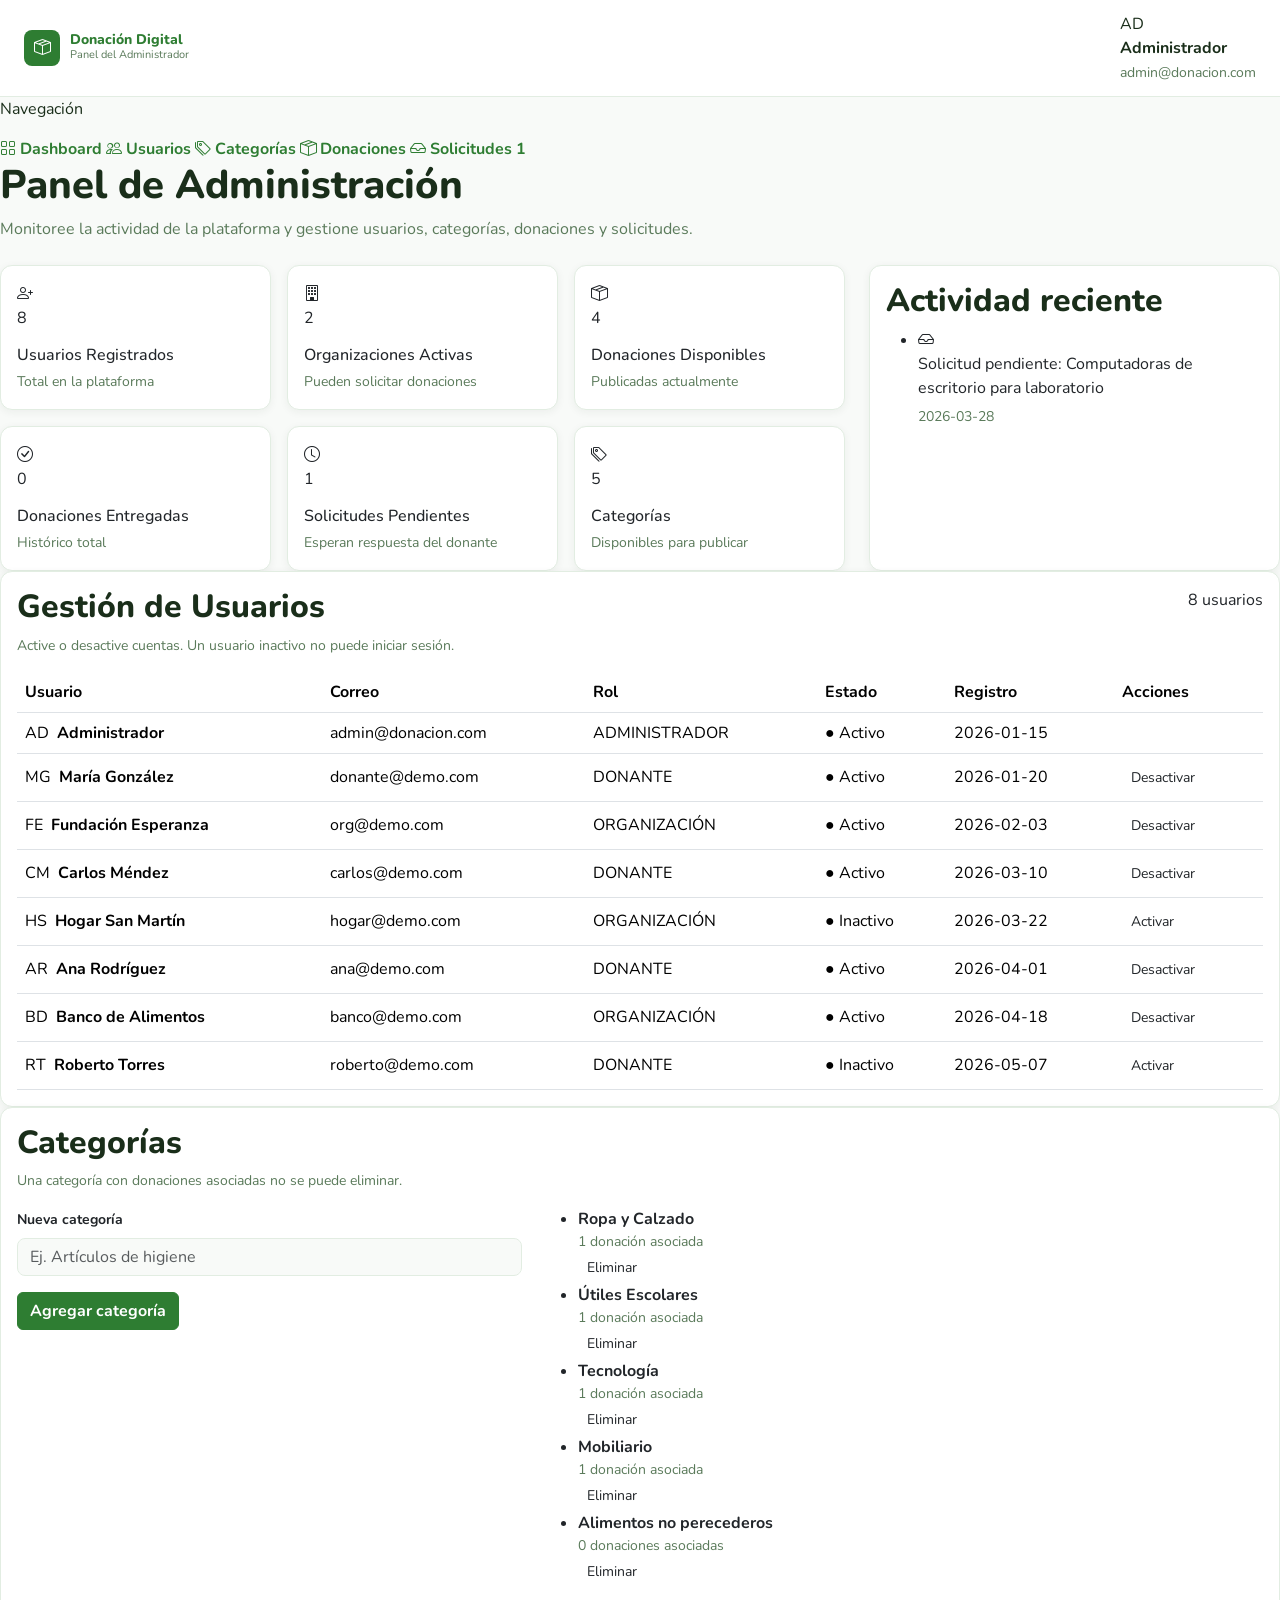
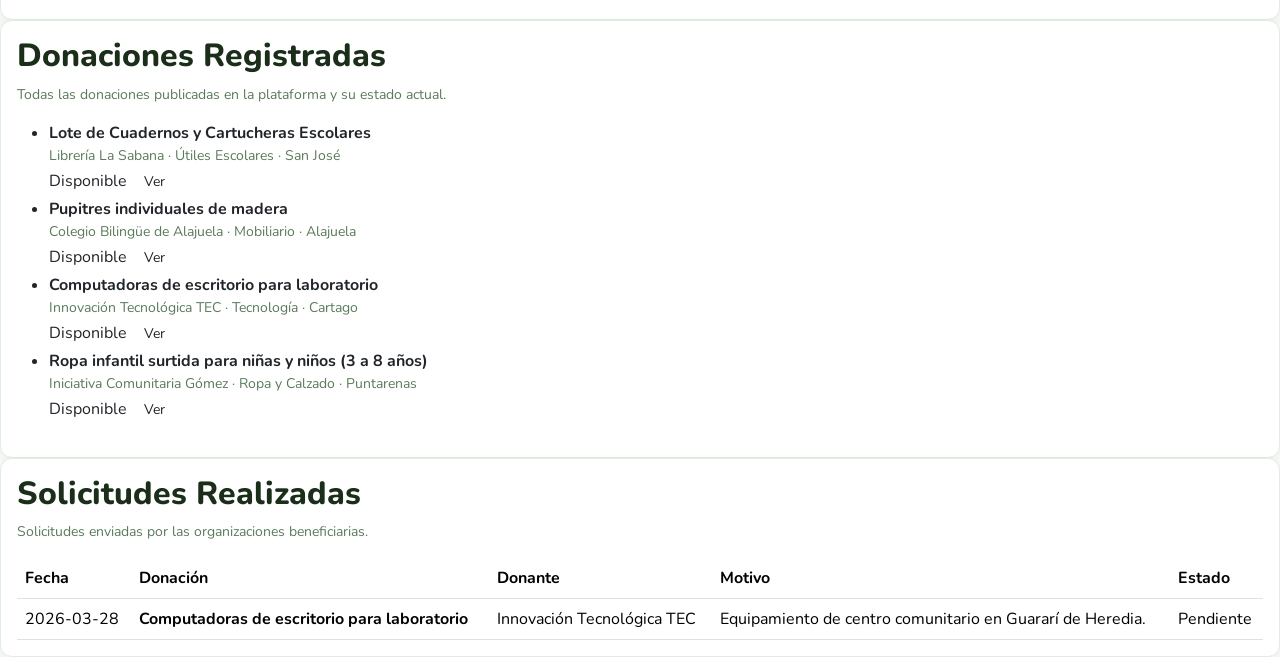
==== pages/admin.html @ a605bd1e "Pantalla del panel de administración con resumen, usuarios, categorías, donaciones y solicitudes (HU" ====
<!DOCTYPE html>
<html lang="es">

<head>
    <meta charset="UTF-8">
    <meta name="viewport" content="width=device-width, initial-scale=1.0">
    <title>Panel de Administración | Donación Digital</title>
    <link href="https://cdn.jsdelivr.net/npm/bootstrap@5.3.8/dist/css/bootstrap.min.css" rel="stylesheet">
    <link href="https://cdn.jsdelivr.net/npm/bootstrap-icons@1.11.3/font/bootstrap-icons.min.css" rel="stylesheet">
    <link rel="stylesheet" href="../css/styles.css">
    <link rel="stylesheet" href="../css/admin.css">
</head>

<body>

    <!-- encabezado -->
    <header class="encabezado">
        <div class="container-fluid px-4 encabezado-contenido">
            <a href="../index.html" class="logo">
                <span class="logo-icono"><i class="bi bi-box-seam"></i></span>
                <span>
                    <span class="logo-titulo">Donación Digital</span>
                    <span class="logo-subtitulo">Panel del Administrador</span>
                </span>
            </a>

            <div class="usuario-admin">
                <span class="avatar avatar-administrador">AD</span>
                <span>
                    <strong class="d-block">Administrador</strong>
                    <small class="texto-secundario">admin@donacion.com</small>
                </span>
            </div>
        </div>
    </header>

    <div class="admin-contenedor">

        <!-- menu lateral -->
        <aside class="admin-menu">
            <p class="admin-menu-titulo">Navegación</p>
            <nav>
                <a href="#dashboard" class="activo"><i class="bi bi-grid"></i> Dashboard</a>
                <a href="#usuarios"><i class="bi bi-people"></i> Usuarios</a>
                <a href="#categorias"><i class="bi bi-tags"></i> Categorías</a>
                <a href="#donaciones"><i class="bi bi-box-seam"></i> Donaciones</a>
                <a href="#solicitudes"><i class="bi bi-inbox"></i> Solicitudes <span class="menu-contador" id="contadorPendientes">0</span></a>
            </nav>
        </aside>

        <main class="admin-contenido">

            <!-- resumen -->
            <section id="dashboard">
                <h1 class="titulo-panel">Panel de Administración</h1>
                <p class="texto-secundario mb-4">Monitoree la actividad de la plataforma y gestione usuarios, categorías, donaciones y solicitudes.</p>

                <div class="row g-4">
                    <div class="col-xl-8">
                        <div class="row g-3">
                            <div class="col-sm-6 col-lg-4">
                                <div class="card h-100">
                                    <div class="card-body">
                                        <span class="icono-dato icono-verde"><i class="bi bi-person-plus"></i></span>
                                        <p class="numero-dato" id="totalUsuarios">0</p>
                                        <h2 class="h6 mb-1">Usuarios Registrados</h2>
                                        <small class="texto-secundario">Total en la plataforma</small>
                                    </div>
                                </div>
                            </div>
                            <div class="col-sm-6 col-lg-4">
                                <div class="card h-100">
                                    <div class="card-body">
                                        <span class="icono-dato icono-azul"><i class="bi bi-building"></i></span>
                                        <p class="numero-dato" id="totalOrganizaciones">0</p>
                                        <h2 class="h6 mb-1">Organizaciones Activas</h2>
                                        <small class="texto-secundario">Pueden solicitar donaciones</small>
                                    </div>
                                </div>
                            </div>
                            <div class="col-sm-6 col-lg-4">
                                <div class="card h-100">
                                    <div class="card-body">
                                        <span class="icono-dato icono-morado"><i class="bi bi-box-seam"></i></span>
                                        <p class="numero-dato" id="totalDisponibles">0</p>
                                        <h2 class="h6 mb-1">Donaciones Disponibles</h2>
                                        <small class="texto-secundario">Publicadas actualmente</small>
                                    </div>
                                </div>
                            </div>
                            <div class="col-sm-6 col-lg-4">
                                <div class="card h-100">
                                    <div class="card-body">
                                        <span class="icono-dato icono-verde"><i class="bi bi-check-circle"></i></span>
                                        <p class="numero-dato" id="totalEntregadas">0</p>
                                        <h2 class="h6 mb-1">Donaciones Entregadas</h2>
                                        <small class="texto-secundario">Histórico total</small>
                                    </div>
                                </div>
                            </div>
                            <div class="col-sm-6 col-lg-4">
                                <div class="card h-100">
                                    <div class="card-body">
                                        <span class="icono-dato icono-naranja"><i class="bi bi-clock"></i></span>
                                        <p class="numero-dato" id="totalPendientes">0</p>
                                        <h2 class="h6 mb-1">Solicitudes Pendientes</h2>
                                        <small class="texto-secundario">Esperan respuesta del donante</small>
                                    </div>
                                </div>
                            </div>
                            <div class="col-sm-6 col-lg-4">
                                <div class="card h-100">
                                    <div class="card-body">
                                        <span class="icono-dato icono-rojo"><i class="bi bi-tags"></i></span>
                                        <p class="numero-dato" id="totalCategorias">0</p>
                                        <h2 class="h6 mb-1">Categorías</h2>
                                        <small class="texto-secundario">Disponibles para publicar</small>
                                    </div>
                                </div>
                            </div>
                        </div>
                    </div>

                    <div class="col-xl-4">
                        <div class="card h-100">
                            <div class="card-body">
                                <h2 class="titulo-tarjeta mb-2">Actividad reciente</h2>
                                <ul class="lista-actividad" id="listaActividad"></ul>
                            </div>
                        </div>
                    </div>
                </div>
            </section>

            <!-- usuarios -->
            <section id="usuarios" class="card">
                <div class="card-body">
                    <div class="d-flex justify-content-between align-items-start flex-wrap gap-2 mb-3">
                        <div>
                            <h2 class="titulo-tarjeta">Gestión de Usuarios</h2>
                            <p class="texto-secundario small mb-0">Active o desactive cuentas. Un usuario inactivo no puede iniciar sesión.</p>
                        </div>
                        <span class="pill pill-activo" id="cantidadUsuarios"></span>
                    </div>
                    <div class="table-responsive">
                        <table class="table tabla-admin align-middle mb-0">
                            <thead>
                                <tr>
                                    <th>Usuario</th>
                                    <th>Correo</th>
                                    <th>Rol</th>
                                    <th>Estado</th>
                                    <th>Registro</th>
                                    <th>Acciones</th>
                                </tr>
                            </thead>
                            <tbody id="tablaUsuarios"></tbody>
                        </table>
                    </div>
                </div>
            </section>

            <!-- categorias -->
            <section id="categorias" class="card">
                <div class="card-body">
                    <h2 class="titulo-tarjeta">Categorías</h2>
                    <p class="texto-secundario small">Una categoría con donaciones asociadas no se puede eliminar.</p>

                    <div class="row g-4">
                        <div class="col-md-5">
                            <form id="formCategoria" novalidate>
                                <label for="nombreCategoria" class="form-label">Nueva categoría</label>
                                <input type="text" id="nombreCategoria" class="form-control" placeholder="Ej. Artículos de higiene">
                                <span class="mensaje-error" id="errorCategoria"></span>
                                <button type="submit" class="btn btn-donacion mt-3">Agregar categoría</button>
                            </form>
                        </div>
                        <div class="col-md-7">
                            <div class="alert-error mb-2" id="avisoCategoria" style="display: none;"></div>
                            <ul class="lista-admin" id="listaCategorias"></ul>
                        </div>
                    </div>
                </div>
            </section>

            <!-- donaciones -->
            <section id="donaciones" class="card">
                <div class="card-body">
                    <h2 class="titulo-tarjeta">Donaciones Registradas</h2>
                    <p class="texto-secundario small">Todas las donaciones publicadas en la plataforma y su estado actual.</p>
                    <ul class="lista-admin" id="listaDonaciones"></ul>
                </div>
            </section>

            <!-- solicitudes -->
            <section id="solicitudes" class="card">
                <div class="card-body">
                    <h2 class="titulo-tarjeta">Solicitudes Realizadas</h2>
                    <p class="texto-secundario small">Solicitudes enviadas por las organizaciones beneficiarias.</p>
                    <div class="table-responsive">
                        <table class="table tabla-admin align-middle mb-0">
                            <thead>
                                <tr>
                                    <th>Fecha</th>
                                    <th>Donación</th>
                                    <th>Donante</th>
                                    <th>Motivo</th>
                                    <th>Estado</th>
                                </tr>
                            </thead>
                            <tbody id="tablaSolicitudes"></tbody>
                        </table>
                    </div>
                </div>
            </section>

        </main>
    </div>

    <!-- ventana de confirmacion -->
    <div class="modal fade" id="modalConfirmar" tabindex="-1" aria-labelledby="modalTitulo" aria-hidden="true">
        <div class="modal-dialog modal-dialog-centered">
            <div class="modal-content modal-confirmar">
                <span class="icono-dato icono-rojo mb-3" id="modalIcono"><i class="bi bi-trash"></i></span>
                <h2 class="h4" id="modalTitulo"></h2>
                <p class="texto-secundario mb-0" id="modalTexto"></p>
                <div class="d-flex gap-2 mt-4">
                    <button type="button" class="btn btn-donacion-borde flex-fill" data-bs-dismiss="modal">Cancelar</button>
                    <button type="button" class="btn btn-peligro flex-fill" id="modalBoton" onclick="ejecutarAccion()"></button>
                </div>
            </div>
        </div>
    </div>

    <script src="https://cdn.jsdelivr.net/npm/bootstrap@5.3.8/dist/js/bootstrap.bundle.min.js"></script>
    <script src="../js/catalogo.js"></script>
    <script src="../js/admin.js"></script>
</body>

</html>
---- css/styles.css ----
/* tipografia */
@import url('https://fonts.googleapis.com/css2?family=Nunito:wght@400;600;700;800&display=swap');

/* paleta de colores */

:root {
    --verde-principal: #2E7D32;
    --verde-oscuro: #1A2E1A;
    --verde-titulo: #2A4A2A;
    --verde-medio: #66BB6A;
    --verde-claro: #81C784;
    --verde-suave: #A5D6A7;
    --verde-fondo: #E8F5E9;
    --texto-secundario: #5A7A5A;
    --texto-suave: #6B8A6B;
    --borde: #E2EDE2;
    --fondo: #F8FAF8;
    --rojo: #C62828;
    --naranja: #E65100;
}

/* base */

body {
    font-family: 'Nunito', sans-serif;
    background-color: var(--fondo);
    color: var(--verde-oscuro);
    display: flex;
    flex-direction: column;
    min-height: 100vh;
}

main {
    flex: 1;
}

h1, h2, h3, h4, h5 {
    font-weight: 800;
    color: var(--verde-oscuro);
}

a {
    color: var(--verde-principal);
    font-weight: 700;
    text-decoration: none;
}

a:hover {
    color: var(--verde-titulo);
    text-decoration: underline;
}

.texto-secundario {
    color: var(--texto-secundario);
}

/* encabezado */

.encabezado {
    background-color: white;
    border-bottom: 1px solid var(--borde);
    padding: 12px 0;
}

.encabezado-contenido {
    display: flex;
    justify-content: space-between;
    align-items: center;
    flex-wrap: wrap;
    gap: 8px;
}

.logo {
    display: flex;
    align-items: center;
    gap: 10px;
}

.logo:hover {
    text-decoration: none;
}

.logo-icono {
    width: 36px;
    height: 36px;
    background-color: var(--verde-principal);
    color: white;
    border-radius: 8px;
    display: flex;
    align-items: center;
    justify-content: center;
    font-weight: 800;
}

.logo-titulo {
    display: block;
    font-size: 14px;
    font-weight: 800;
    color: var(--verde-principal);
    line-height: 1.1;
}

.logo-subtitulo {
    display: block;
    font-size: 11px;
    font-weight: 400;
    color: var(--texto-secundario);
}

.menu {
    display: flex;
    align-items: center;
    flex-wrap: wrap;
    gap: 16px;
    list-style: none;
    margin: 0;
    padding: 0;
}

/* botones (junto a btn de Bootstrap) */

.btn-donacion {
    --bs-btn-color: white;
    --bs-btn-bg: var(--verde-principal);
    --bs-btn-border-color: var(--verde-principal);
    --bs-btn-hover-color: white;
    --bs-btn-hover-bg: var(--verde-titulo);
    --bs-btn-hover-border-color: var(--verde-titulo);
    --bs-btn-active-color: white;
    --bs-btn-active-bg: var(--verde-titulo);
    --bs-btn-active-border-color: var(--verde-titulo);
    --bs-btn-disabled-color: white;
    --bs-btn-disabled-bg: var(--verde-claro);
    --bs-btn-disabled-border-color: var(--verde-claro);
    font-weight: 700;
}

.btn-donacion-borde {
    --bs-btn-color: var(--verde-principal);
    --bs-btn-bg: white;
    --bs-btn-border-color: var(--verde-principal);
    --bs-btn-hover-color: var(--verde-principal);
    --bs-btn-hover-bg: var(--verde-fondo);
    --bs-btn-hover-border-color: var(--verde-principal);
    --bs-btn-active-color: var(--verde-principal);
    --bs-btn-active-bg: var(--verde-fondo);
    --bs-btn-active-border-color: var(--verde-principal);
    font-weight: 700;
}

/* cards (el espacio interno lo da card-body de Bootstrap) */

.card {
    border: 1px solid var(--borde);
    border-radius: 12px;
    box-shadow: 0 2px 8px rgba(26, 46, 26, 0.06);
}

.card-formulario {
    max-width: 520px;
    margin-left: auto;
    margin-right: auto;
}

/* formularios */

.form-label {
    font-weight: 700;
    font-size: 14px;
}

.form-control {
    background-color: var(--fondo);
    border: 1px solid var(--borde);
    border-radius: 8px;
}

.form-control:focus {
    background-color: white;
    border-color: var(--verde-principal);
    box-shadow: 0 0 0 0.2rem rgba(46, 125, 50, 0.2);
}

.form-text {
    color: var(--texto-suave);
}

.form-check-input:checked {
    background-color: var(--verde-principal);
    border-color: var(--verde-principal);
}

.form-check-input:focus {
    border-color: var(--verde-principal);
    box-shadow: 0 0 0 0.2rem rgba(46, 125, 50, 0.2);
}

.titulo-seccion {
    border-left: 3px solid var(--verde-principal);
    padding-left: 8px;
    font-size: 12px;
    font-weight: 800;
    letter-spacing: 0.05em;
    text-transform: uppercase;
    color: var(--verde-principal);
}

/* validaciones */

.input-error {
    border-color: var(--rojo);
}

.input-error:focus {
    border-color: var(--rojo);
    box-shadow: 0 0 0 0.2rem rgba(198, 40, 40, 0.2);
}

.mensaje-error {
    display: block;
    color: var(--rojo);
    font-size: 13px;
    margin-top: 4px;
}

.mensaje-error:empty {
    display: none;
}

/* alerts */

.alert-error {
    background-color: #FDECEA;
    border: 1px solid #F5C6C6;
    color: var(--rojo);
    border-radius: 8px;
    padding: 12px;
}

.alert-aviso {
    background-color: #FFF3E0;
    border: 1px solid #FFCC80;
    color: var(--naranja);
    border-radius: 8px;
    padding: 12px;
}

.alert-exito {
    background-color: var(--verde-fondo);
    border: 1px solid var(--verde-suave);
    color: var(--verde-principal);
    border-radius: 8px;
    padding: 12px;
}

/* selector de tipo de usuario (registro) */

.tipo-usuario {
    background-color: white;
    border: 1px solid var(--borde);
    border-radius: 10px;
    padding: 14px;
    cursor: pointer;
    height: 100%;
}

.tipo-usuario:hover {
    border-color: var(--verde-medio);
}

.tipo-usuario.activo {
    background-color: var(--verde-fondo);
    border: 2px solid var(--verde-principal);
}

.tipo-usuario h3 {
    font-size: 14px;
    margin-bottom: 4px;
}

.tipo-usuario p {
    font-size: 12px;
    color: var(--texto-secundario);
    margin: 0;
}

/* footer */

.footer {
    background-color: var(--verde-oscuro);
    color: var(--verde-claro);
    padding: 32px 0 16px 0;
    margin-top: 48px;
}

.footer .logo-titulo {
    color: white;
}

.footer .logo-subtitulo {
    color: var(--verde-claro);
}

.footer a {
    color: var(--verde-claro);
    font-size: 13px;
    font-weight: 400;
}

.footer-copyright {
    border-top: 1px solid var(--verde-titulo);
    margin-top: 24px;
    padding-top: 16px;
    text-align: center;
    font-size: 12px;
    color: var(--texto-secundario);
}
---- css/admin.css ----
/* admin.css */
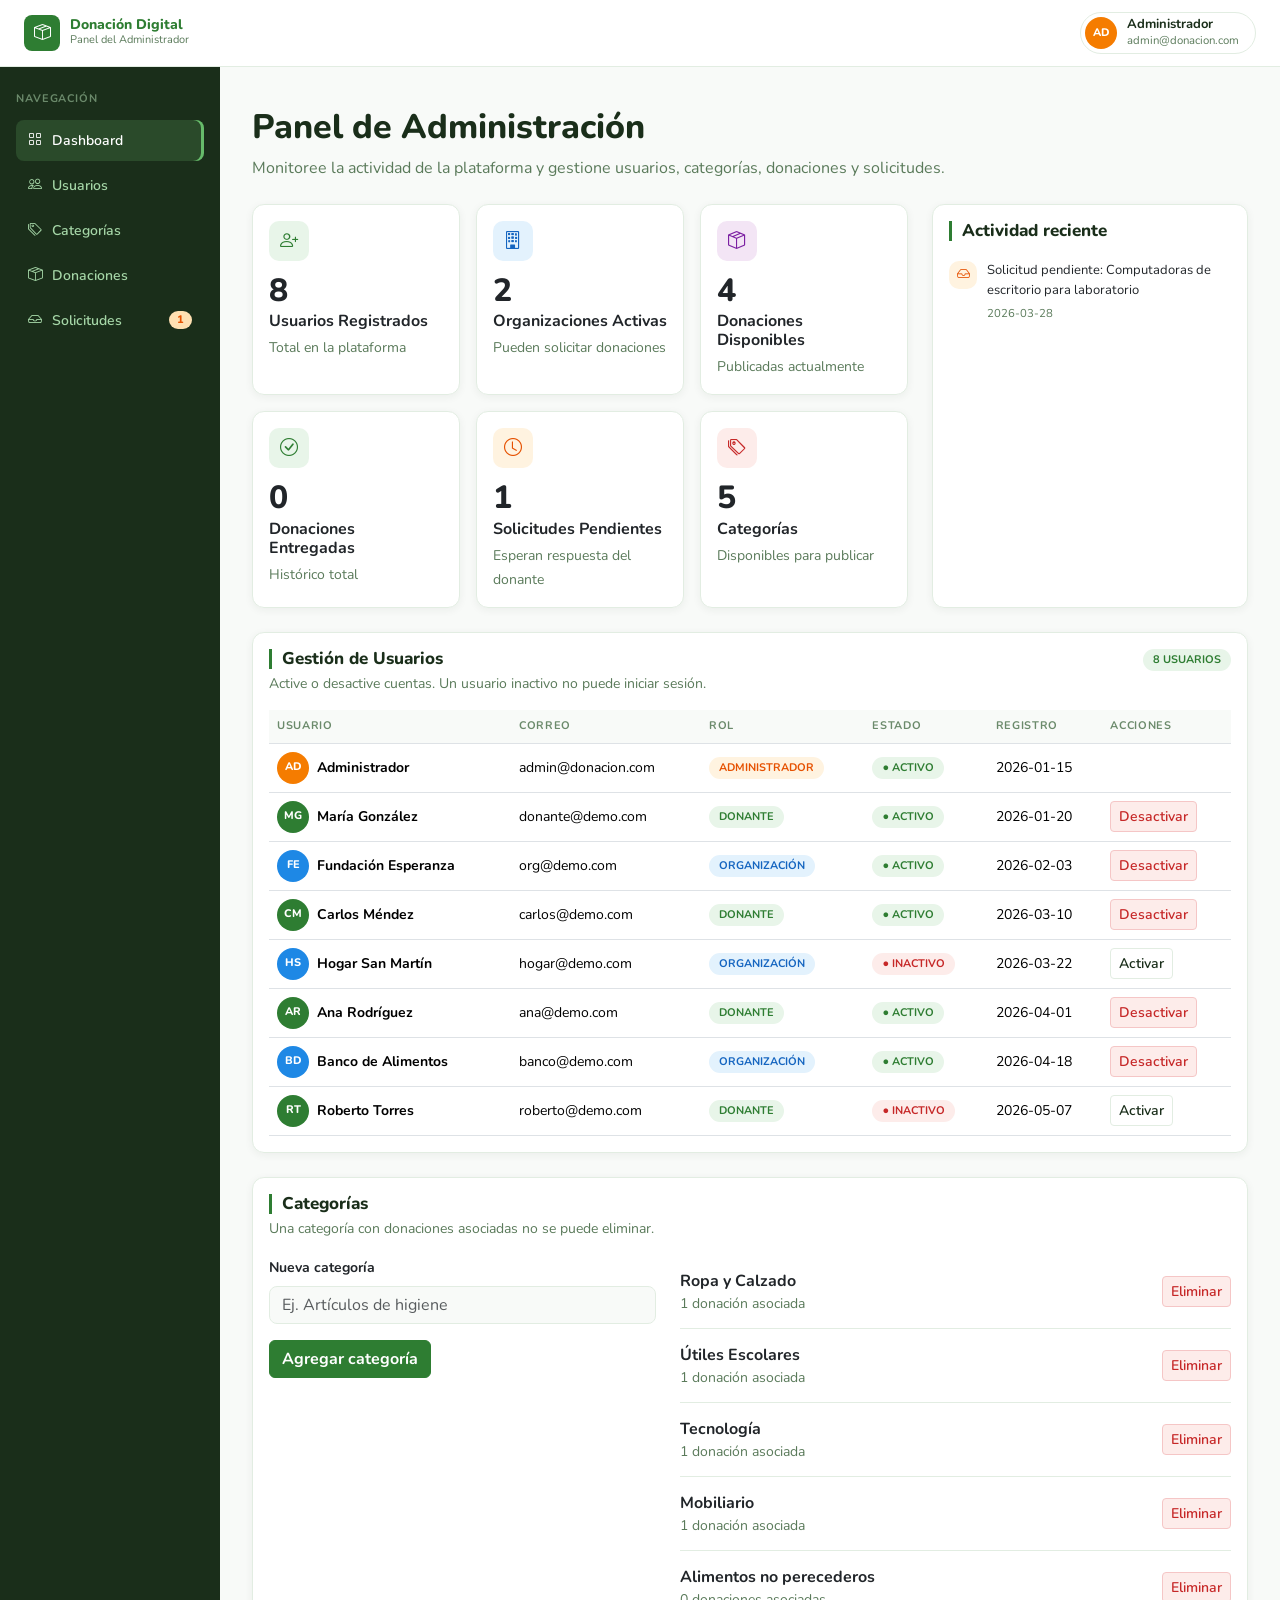
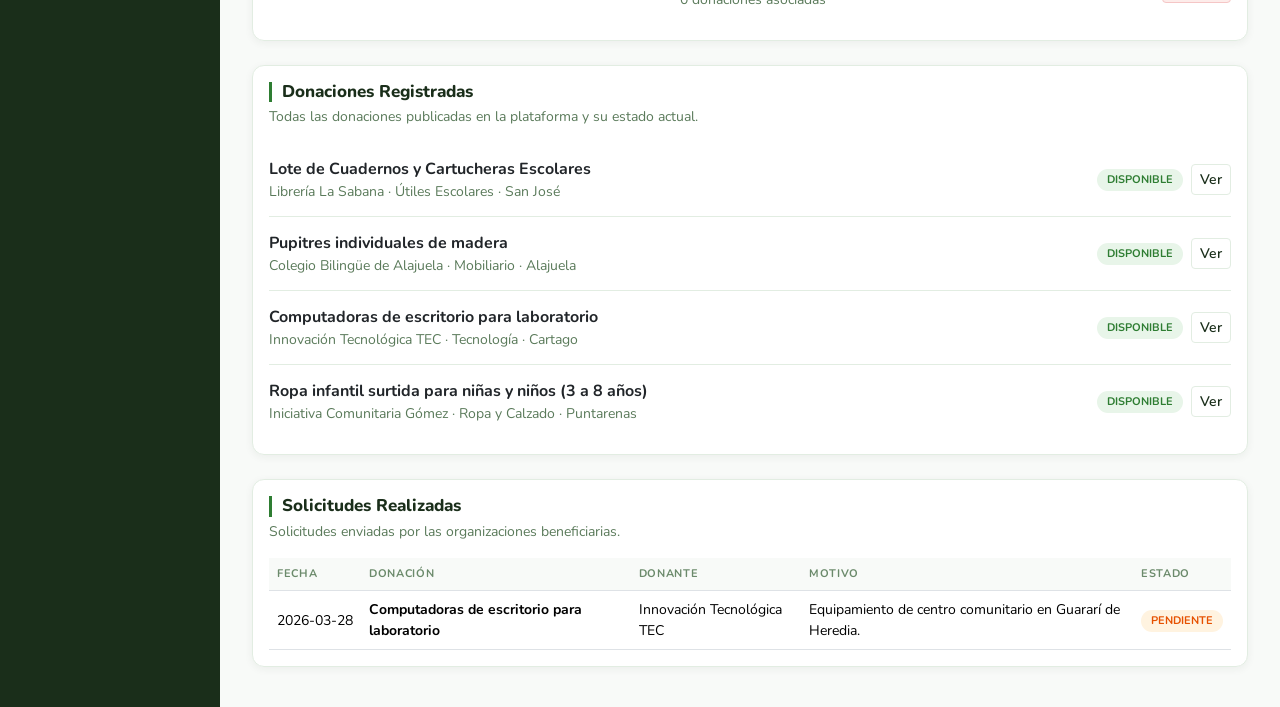
==== commit 6eb249fd: "Ajustar títulos y etiquetas de estado al estilo de las demás páginas" ====
--- a/pages/admin.html
+++ b/pages/admin.html
@@ -63,7 +63,7 @@
                                     <div class="card-body">
                                         <span class="icono-dato icono-verde"><i class="bi bi-person-plus"></i></span>
                                         <p class="numero-dato" id="totalUsuarios">0</p>
-                                        <h2 class="h6 mb-1">Usuarios Registrados</h2>
+                                        <h2 class="h6 fw-bold mb-1">Usuarios Registrados</h2>
                                         <small class="texto-secundario">Total en la plataforma</small>
                                     </div>
                                 </div>
@@ -73,7 +73,7 @@
                                     <div class="card-body">
                                         <span class="icono-dato icono-azul"><i class="bi bi-building"></i></span>
                                         <p class="numero-dato" id="totalOrganizaciones">0</p>
-                                        <h2 class="h6 mb-1">Organizaciones Activas</h2>
+                                        <h2 class="h6 fw-bold mb-1">Organizaciones Activas</h2>
                                         <small class="texto-secundario">Pueden solicitar donaciones</small>
                                     </div>
                                 </div>
@@ -83,7 +83,7 @@
                                     <div class="card-body">
                                         <span class="icono-dato icono-morado"><i class="bi bi-box-seam"></i></span>
                                         <p class="numero-dato" id="totalDisponibles">0</p>
-                                        <h2 class="h6 mb-1">Donaciones Disponibles</h2>
+                                        <h2 class="h6 fw-bold mb-1">Donaciones Disponibles</h2>
                                         <small class="texto-secundario">Publicadas actualmente</small>
                                     </div>
                                 </div>
@@ -93,7 +93,7 @@
                                     <div class="card-body">
                                         <span class="icono-dato icono-verde"><i class="bi bi-check-circle"></i></span>
                                         <p class="numero-dato" id="totalEntregadas">0</p>
-                                        <h2 class="h6 mb-1">Donaciones Entregadas</h2>
+                                        <h2 class="h6 fw-bold mb-1">Donaciones Entregadas</h2>
                                         <small class="texto-secundario">Histórico total</small>
                                     </div>
                                 </div>
@@ -103,7 +103,7 @@
                                     <div class="card-body">
                                         <span class="icono-dato icono-naranja"><i class="bi bi-clock"></i></span>
                                         <p class="numero-dato" id="totalPendientes">0</p>
-                                        <h2 class="h6 mb-1">Solicitudes Pendientes</h2>
+                                        <h2 class="h6 fw-bold mb-1">Solicitudes Pendientes</h2>
                                         <small class="texto-secundario">Esperan respuesta del donante</small>
                                     </div>
                                 </div>
@@ -113,7 +113,7 @@
                                     <div class="card-body">
                                         <span class="icono-dato icono-rojo"><i class="bi bi-tags"></i></span>
                                         <p class="numero-dato" id="totalCategorias">0</p>
-                                        <h2 class="h6 mb-1">Categorías</h2>
+                                        <h2 class="h6 fw-bold mb-1">Categorías</h2>
                                         <small class="texto-secundario">Disponibles para publicar</small>
                                     </div>
                                 </div>
@@ -222,7 +222,7 @@
         <div class="modal-dialog modal-dialog-centered">
             <div class="modal-content modal-confirmar">
                 <span class="icono-dato icono-rojo mb-3" id="modalIcono"><i class="bi bi-trash"></i></span>
-                <h2 class="h4" id="modalTitulo"></h2>
+                <h2 class="h4 fw-bold" id="modalTitulo"></h2>
                 <p class="texto-secundario mb-0" id="modalTexto"></p>
                 <div class="d-flex gap-2 mt-4">
                     <button type="button" class="btn btn-donacion-borde flex-fill" data-bs-dismiss="modal">Cancelar</button>
--- a/css/admin.css
+++ b/css/admin.css
@@ -1 +1,352 @@
 /* admin.css */
+
+/* estructura del panel */
+
+.admin-contenedor {
+    display: flex;
+    flex: 1;
+}
+
+.admin-menu {
+    width: 220px;
+    flex-shrink: 0;
+    background-color: var(--verde-oscuro);
+    padding: 24px 16px;
+}
+
+.admin-menu-titulo {
+    font-size: 11px;
+    font-weight: 700;
+    letter-spacing: 0.08em;
+    text-transform: uppercase;
+    color: var(--texto-suave);
+    margin-bottom: 12px;
+}
+
+.admin-menu nav {
+    position: sticky;
+    top: 24px;
+    display: flex;
+    flex-direction: column;
+    gap: 4px;
+}
+
+.admin-menu a {
+    display: flex;
+    align-items: center;
+    gap: 10px;
+    padding: 10px 12px;
+    border-radius: 8px;
+    color: var(--verde-suave);
+    font-weight: 600;
+    font-size: 14px;
+}
+
+.admin-menu a:hover {
+    background-color: rgba(255, 255, 255, 0.06);
+    color: white;
+    text-decoration: none;
+}
+
+.admin-menu a.activo {
+    background-color: var(--verde-titulo);
+    color: white;
+    box-shadow: inset -3px 0 0 var(--verde-medio);
+}
+
+.menu-contador {
+    margin-left: auto;
+    background-color: #FFE0B2;
+    color: var(--naranja);
+    border-radius: 50px;
+    font-size: 11px;
+    font-weight: 800;
+    padding: 1px 8px;
+}
+
+.admin-contenido {
+    min-width: 0;
+    padding: 40px 32px;
+    display: flex;
+    flex-direction: column;
+    gap: 24px;
+}
+
+.admin-contenido section {
+    scroll-margin-top: 16px;
+}
+
+.usuario-admin {
+    display: flex;
+    align-items: center;
+    gap: 10px;
+    border: 1px solid var(--borde);
+    border-radius: 50px;
+    padding: 4px 16px 4px 4px;
+    font-size: 13px;
+    line-height: 1.2;
+}
+
+/* titulos */
+
+.titulo-panel {
+    font-size: 34px;
+}
+
+.titulo-tarjeta {
+    font-size: 17px;
+    border-left: 3px solid var(--verde-principal);
+    padding-left: 10px;
+    margin-bottom: 4px;
+}
+
+/* tarjetas de resumen */
+
+.icono-dato {
+    width: 40px;
+    height: 40px;
+    border-radius: 10px;
+    display: inline-flex;
+    align-items: center;
+    justify-content: center;
+    font-size: 18px;
+    flex-shrink: 0;
+}
+
+.icono-verde {
+    background-color: var(--verde-fondo);
+    color: var(--verde-principal);
+}
+
+.icono-azul {
+    background-color: #E3F2FD;
+    color: #1565C0;
+}
+
+.icono-morado {
+    background-color: #F3E5F5;
+    color: #7B1FA2;
+}
+
+.icono-naranja {
+    background-color: #FFF3E0;
+    color: var(--naranja);
+}
+
+.icono-rojo {
+    background-color: #FDECEA;
+    color: var(--rojo);
+}
+
+.numero-dato {
+    font-size: 32px;
+    font-weight: 800;
+    line-height: 1.1;
+    margin: 12px 0 4px 0;
+}
+
+/* listas */
+
+.lista-actividad,
+.lista-admin {
+    list-style: none;
+    margin: 0;
+    padding: 0;
+}
+
+.lista-actividad li {
+    display: flex;
+    gap: 10px;
+    padding: 12px 0;
+    border-bottom: 1px solid var(--borde);
+    font-size: 13px;
+}
+
+.lista-actividad .icono-dato {
+    width: 28px;
+    height: 28px;
+    font-size: 13px;
+}
+
+.lista-admin li {
+    display: flex;
+    justify-content: space-between;
+    align-items: center;
+    flex-wrap: wrap;
+    gap: 12px;
+    padding: 14px 0;
+    border-bottom: 1px solid var(--borde);
+}
+
+.lista-actividad li:last-child,
+.lista-admin li:last-child {
+    border-bottom: none;
+}
+
+/* tablas */
+
+.tabla-admin th {
+    font-size: 11px;
+    font-weight: 700;
+    letter-spacing: 0.06em;
+    text-transform: uppercase;
+    color: var(--texto-suave);
+    background-color: var(--fondo);
+    white-space: nowrap;
+}
+
+.tabla-admin td {
+    font-size: 14px;
+}
+
+.avatar {
+    width: 32px;
+    height: 32px;
+    border-radius: 50%;
+    display: inline-flex;
+    align-items: center;
+    justify-content: center;
+    font-size: 11px;
+    font-weight: 800;
+    color: white;
+    flex-shrink: 0;
+}
+
+.avatar-donante {
+    background-color: var(--verde-principal);
+}
+
+.avatar-organizacion {
+    background-color: #1E88E5;
+}
+
+.avatar-administrador {
+    background-color: #F57C00;
+}
+
+/* etiquetas de rol y estado */
+
+.pill {
+    display: inline-block;
+    padding: 3px 10px;
+    border-radius: 50px;
+    font-size: 11px;
+    font-weight: 700;
+    text-transform: uppercase;
+    white-space: nowrap;
+}
+
+.pill-donante,
+.pill-activo,
+.pill-disponible,
+.pill-aceptada {
+    background-color: var(--verde-fondo);
+    color: var(--verde-principal);
+}
+
+.pill-organizacion,
+.pill-solicitada {
+    background-color: #E3F2FD;
+    color: #1565C0;
+}
+
+.pill-administrador,
+.pill-pendiente {
+    background-color: #FFF3E0;
+    color: var(--naranja);
+}
+
+.pill-inactivo,
+.pill-rechazada {
+    background-color: #FDECEA;
+    color: var(--rojo);
+}
+
+.pill-entregada {
+    background-color: #F3E5F5;
+    color: #7B1FA2;
+}
+
+/* botones */
+
+.btn-accion {
+    --bs-btn-color: var(--verde-oscuro);
+    --bs-btn-bg: white;
+    --bs-btn-border-color: var(--borde);
+    --bs-btn-hover-color: var(--verde-oscuro);
+    --bs-btn-hover-bg: var(--verde-fondo);
+    --bs-btn-hover-border-color: var(--verde-suave);
+    --bs-btn-active-color: var(--verde-oscuro);
+    --bs-btn-active-bg: var(--verde-fondo);
+    --bs-btn-active-border-color: var(--verde-suave);
+    font-weight: 600;
+}
+
+.btn-eliminar {
+    --bs-btn-color: var(--rojo);
+    --bs-btn-bg: #FDECEA;
+    --bs-btn-border-color: #F5C6C6;
+    --bs-btn-hover-color: var(--rojo);
+    --bs-btn-hover-bg: #F9D6D2;
+    --bs-btn-hover-border-color: #F5C6C6;
+    --bs-btn-active-color: var(--rojo);
+    --bs-btn-active-bg: #F9D6D2;
+    --bs-btn-active-border-color: #F5C6C6;
+    font-weight: 600;
+}
+
+.btn-peligro {
+    --bs-btn-color: white;
+    --bs-btn-bg: var(--rojo);
+    --bs-btn-border-color: var(--rojo);
+    --bs-btn-hover-color: white;
+    --bs-btn-hover-bg: #A61F1F;
+    --bs-btn-hover-border-color: #A61F1F;
+    --bs-btn-active-color: white;
+    --bs-btn-active-bg: #A61F1F;
+    --bs-btn-active-border-color: #A61F1F;
+    font-weight: 700;
+}
+
+/* ventana de confirmacion */
+
+.modal-confirmar {
+    border: none;
+    border-radius: 16px;
+    padding: 28px;
+}
+
+/* celulares y tablets */
+
+@media (max-width: 991px) {
+    .admin-contenedor {
+        flex-direction: column;
+    }
+
+    .admin-menu {
+        width: auto;
+        padding: 12px 16px;
+    }
+
+    .admin-menu-titulo {
+        display: none;
+    }
+
+    .admin-menu nav {
+        position: static;
+        flex-direction: row;
+        overflow-x: auto;
+    }
+
+    .admin-menu a {
+        white-space: nowrap;
+    }
+
+    .admin-menu a.activo {
+        box-shadow: none;
+    }
+
+    .admin-contenido {
+        padding: 24px 16px;
+    }
+}
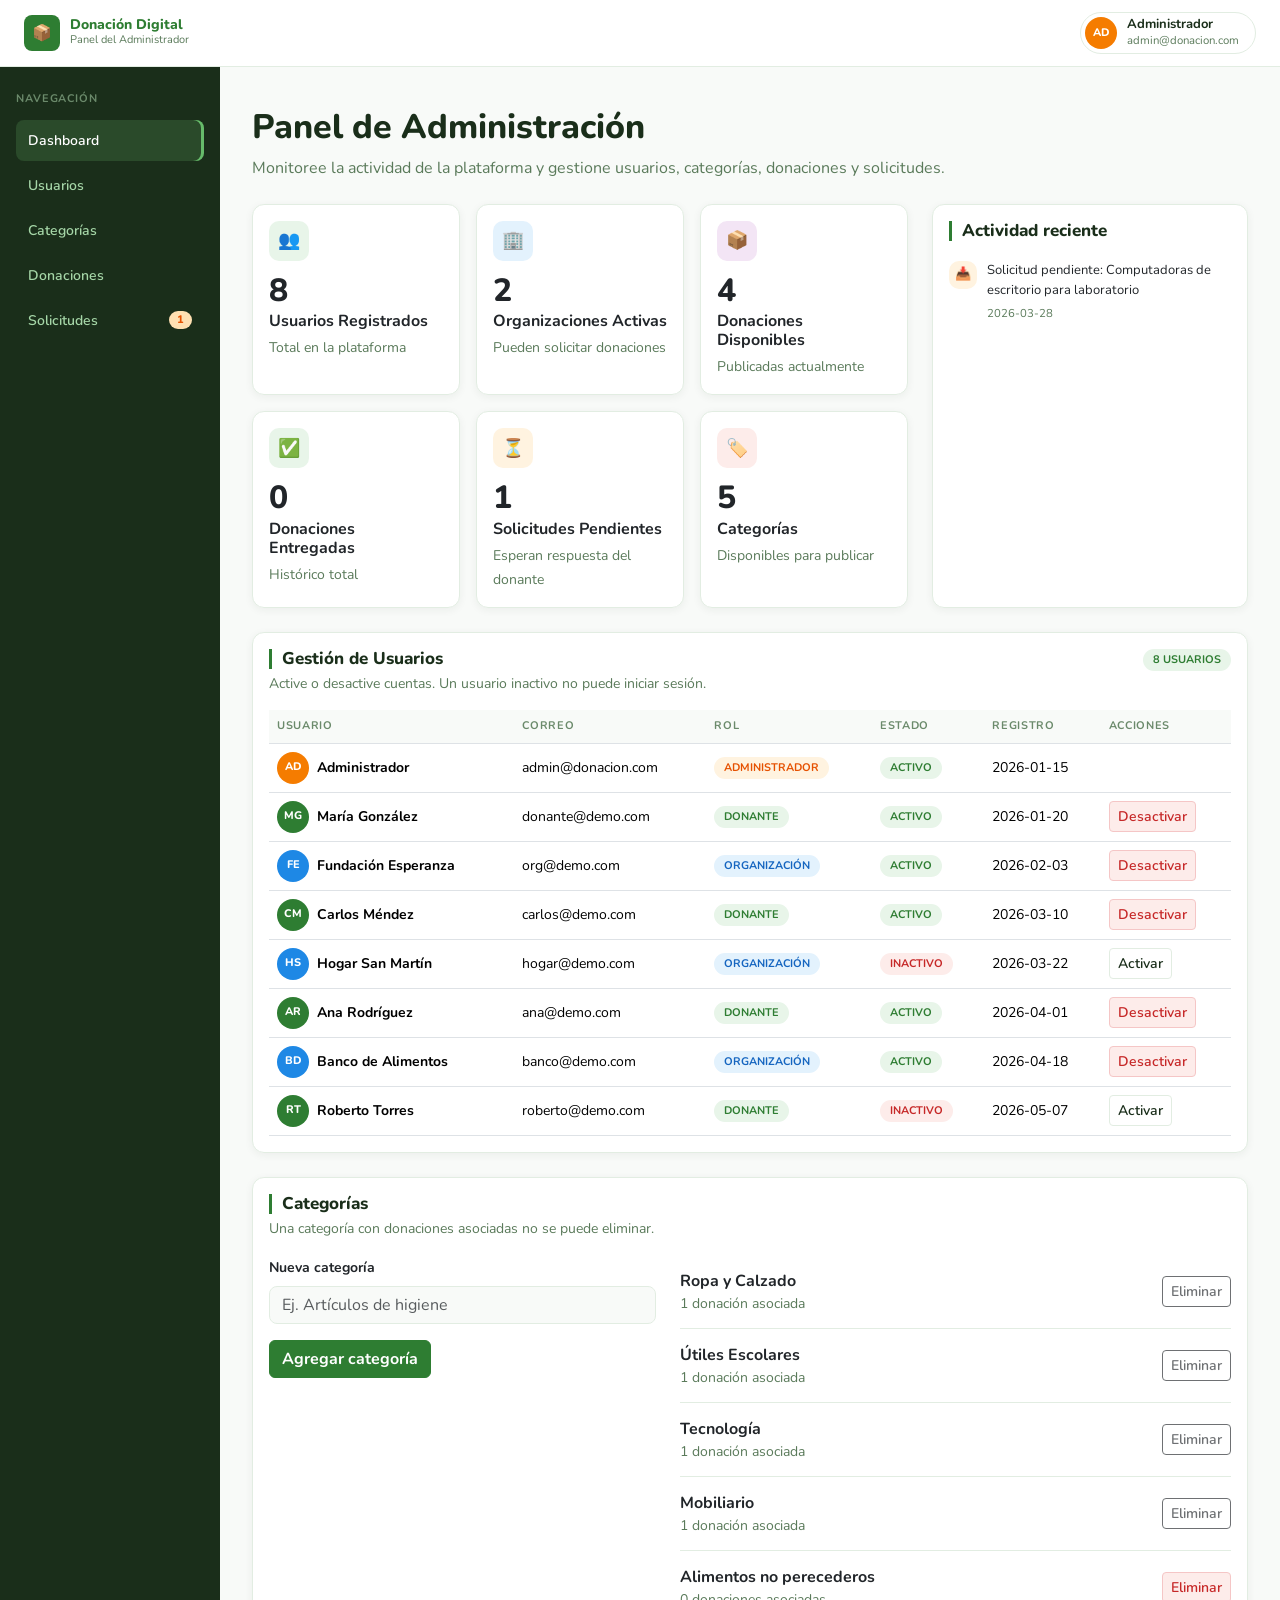
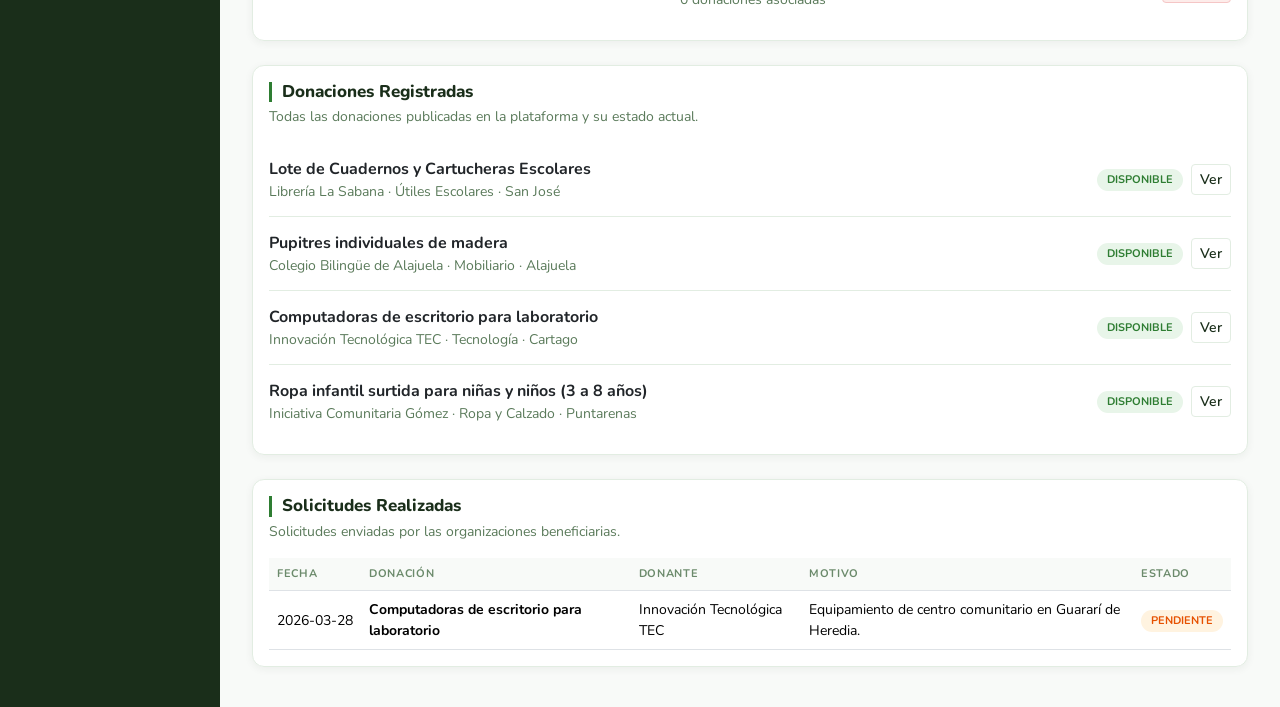
==== commit 2cd11234: "Reescribir el panel de administración con ciclos, getElementById y la ventana de confirmación de Boo" ====
--- a/pages/admin.html
+++ b/pages/admin.html
@@ -6,7 +6,6 @@
     <meta name="viewport" content="width=device-width, initial-scale=1.0">
     <title>Panel de Administración | Donación Digital</title>
     <link href="https://cdn.jsdelivr.net/npm/bootstrap@5.3.8/dist/css/bootstrap.min.css" rel="stylesheet">
-    <link href="https://cdn.jsdelivr.net/npm/bootstrap-icons@1.11.3/font/bootstrap-icons.min.css" rel="stylesheet">
     <link rel="stylesheet" href="../css/styles.css">
     <link rel="stylesheet" href="../css/admin.css">
 </head>
@@ -17,7 +16,7 @@
     <header class="encabezado">
         <div class="container-fluid px-4 encabezado-contenido">
             <a href="../index.html" class="logo">
-                <span class="logo-icono"><i class="bi bi-box-seam"></i></span>
+                <span class="logo-icono">📦</span>
                 <span>
                     <span class="logo-titulo">Donación Digital</span>
                     <span class="logo-subtitulo">Panel del Administrador</span>
@@ -40,11 +39,11 @@
         <aside class="admin-menu">
             <p class="admin-menu-titulo">Navegación</p>
             <nav>
-                <a href="#dashboard" class="activo"><i class="bi bi-grid"></i> Dashboard</a>
-                <a href="#usuarios"><i class="bi bi-people"></i> Usuarios</a>
-                <a href="#categorias"><i class="bi bi-tags"></i> Categorías</a>
-                <a href="#donaciones"><i class="bi bi-box-seam"></i> Donaciones</a>
-                <a href="#solicitudes"><i class="bi bi-inbox"></i> Solicitudes <span class="menu-contador" id="contadorPendientes">0</span></a>
+                <a href="#dashboard" id="menuDashboard" class="activo" onclick="marcarMenu('menuDashboard')">Dashboard</a>
+                <a href="#usuarios" id="menuUsuarios" onclick="marcarMenu('menuUsuarios')">Usuarios</a>
+                <a href="#categorias" id="menuCategorias" onclick="marcarMenu('menuCategorias')">Categorías</a>
+                <a href="#donaciones" id="menuDonaciones" onclick="marcarMenu('menuDonaciones')">Donaciones</a>
+                <a href="#solicitudes" id="menuSolicitudes" onclick="marcarMenu('menuSolicitudes')">Solicitudes <span class="menu-contador" id="contadorPendientes">0</span></a>
             </nav>
         </aside>
 
@@ -61,7 +60,7 @@
                             <div class="col-sm-6 col-lg-4">
                                 <div class="card h-100">
                                     <div class="card-body">
-                                        <span class="icono-dato icono-verde"><i class="bi bi-person-plus"></i></span>
+                                        <span class="icono-dato icono-verde">👥</span>
                                         <p class="numero-dato" id="totalUsuarios">0</p>
                                         <h2 class="h6 fw-bold mb-1">Usuarios Registrados</h2>
                                         <small class="texto-secundario">Total en la plataforma</small>
@@ -71,7 +70,7 @@
                             <div class="col-sm-6 col-lg-4">
                                 <div class="card h-100">
                                     <div class="card-body">
-                                        <span class="icono-dato icono-azul"><i class="bi bi-building"></i></span>
+                                        <span class="icono-dato icono-azul">🏢</span>
                                         <p class="numero-dato" id="totalOrganizaciones">0</p>
                                         <h2 class="h6 fw-bold mb-1">Organizaciones Activas</h2>
                                         <small class="texto-secundario">Pueden solicitar donaciones</small>
@@ -81,7 +80,7 @@
                             <div class="col-sm-6 col-lg-4">
                                 <div class="card h-100">
                                     <div class="card-body">
-                                        <span class="icono-dato icono-morado"><i class="bi bi-box-seam"></i></span>
+                                        <span class="icono-dato icono-morado">📦</span>
                                         <p class="numero-dato" id="totalDisponibles">0</p>
                                         <h2 class="h6 fw-bold mb-1">Donaciones Disponibles</h2>
                                         <small class="texto-secundario">Publicadas actualmente</small>
@@ -91,7 +90,7 @@
                             <div class="col-sm-6 col-lg-4">
                                 <div class="card h-100">
                                     <div class="card-body">
-                                        <span class="icono-dato icono-verde"><i class="bi bi-check-circle"></i></span>
+                                        <span class="icono-dato icono-verde">✅</span>
                                         <p class="numero-dato" id="totalEntregadas">0</p>
                                         <h2 class="h6 fw-bold mb-1">Donaciones Entregadas</h2>
                                         <small class="texto-secundario">Histórico total</small>
@@ -101,7 +100,7 @@
                             <div class="col-sm-6 col-lg-4">
                                 <div class="card h-100">
                                     <div class="card-body">
-                                        <span class="icono-dato icono-naranja"><i class="bi bi-clock"></i></span>
+                                        <span class="icono-dato icono-naranja">⏳</span>
                                         <p class="numero-dato" id="totalPendientes">0</p>
                                         <h2 class="h6 fw-bold mb-1">Solicitudes Pendientes</h2>
                                         <small class="texto-secundario">Esperan respuesta del donante</small>
@@ -111,7 +110,7 @@
                             <div class="col-sm-6 col-lg-4">
                                 <div class="card h-100">
                                     <div class="card-body">
-                                        <span class="icono-dato icono-rojo"><i class="bi bi-tags"></i></span>
+                                        <span class="icono-dato icono-rojo">🏷️</span>
                                         <p class="numero-dato" id="totalCategorias">0</p>
                                         <h2 class="h6 fw-bold mb-1">Categorías</h2>
                                         <small class="texto-secundario">Disponibles para publicar</small>
@@ -168,7 +167,7 @@
 
                     <div class="row g-4">
                         <div class="col-md-5">
-                            <form id="formCategoria" novalidate>
+                            <form id="formCategoria" novalidate onsubmit="agregarCategoria(); return false;">
                                 <label for="nombreCategoria" class="form-label">Nueva categoría</label>
                                 <input type="text" id="nombreCategoria" class="form-control" placeholder="Ej. Artículos de higiene">
                                 <span class="mensaje-error" id="errorCategoria"></span>
@@ -176,7 +175,6 @@
                             </form>
                         </div>
                         <div class="col-md-7">
-                            <div class="alert-error mb-2" id="avisoCategoria" style="display: none;"></div>
                             <ul class="lista-admin" id="listaCategorias"></ul>
                         </div>
                     </div>
@@ -221,12 +219,12 @@
     <div class="modal fade" id="modalConfirmar" tabindex="-1" aria-labelledby="modalTitulo" aria-hidden="true">
         <div class="modal-dialog modal-dialog-centered">
             <div class="modal-content modal-confirmar">
-                <span class="icono-dato icono-rojo mb-3" id="modalIcono"><i class="bi bi-trash"></i></span>
+                <span class="icono-dato icono-rojo mb-3" id="modalIcono">🗑️</span>
                 <h2 class="h4 fw-bold" id="modalTitulo"></h2>
                 <p class="texto-secundario mb-0" id="modalTexto"></p>
                 <div class="d-flex gap-2 mt-4">
                     <button type="button" class="btn btn-donacion-borde flex-fill" data-bs-dismiss="modal">Cancelar</button>
-                    <button type="button" class="btn btn-peligro flex-fill" id="modalBoton" onclick="ejecutarAccion()"></button>
+                    <button type="button" class="btn btn-peligro flex-fill" id="modalBoton" data-bs-dismiss="modal" onclick="confirmarAccion()"></button>
                 </div>
             </div>
         </div>
--- a/css/admin.css
+++ b/css/admin.css
@@ -74,6 +74,12 @@
 
 .admin-contenido section {
     scroll-margin-top: 16px;
+}
+
+.menu-activo {
+    background-color: var(--verde-fondo);
+    padding: 6px 12px;
+    border-radius: 8px;
 }
 
 .usuario-admin {
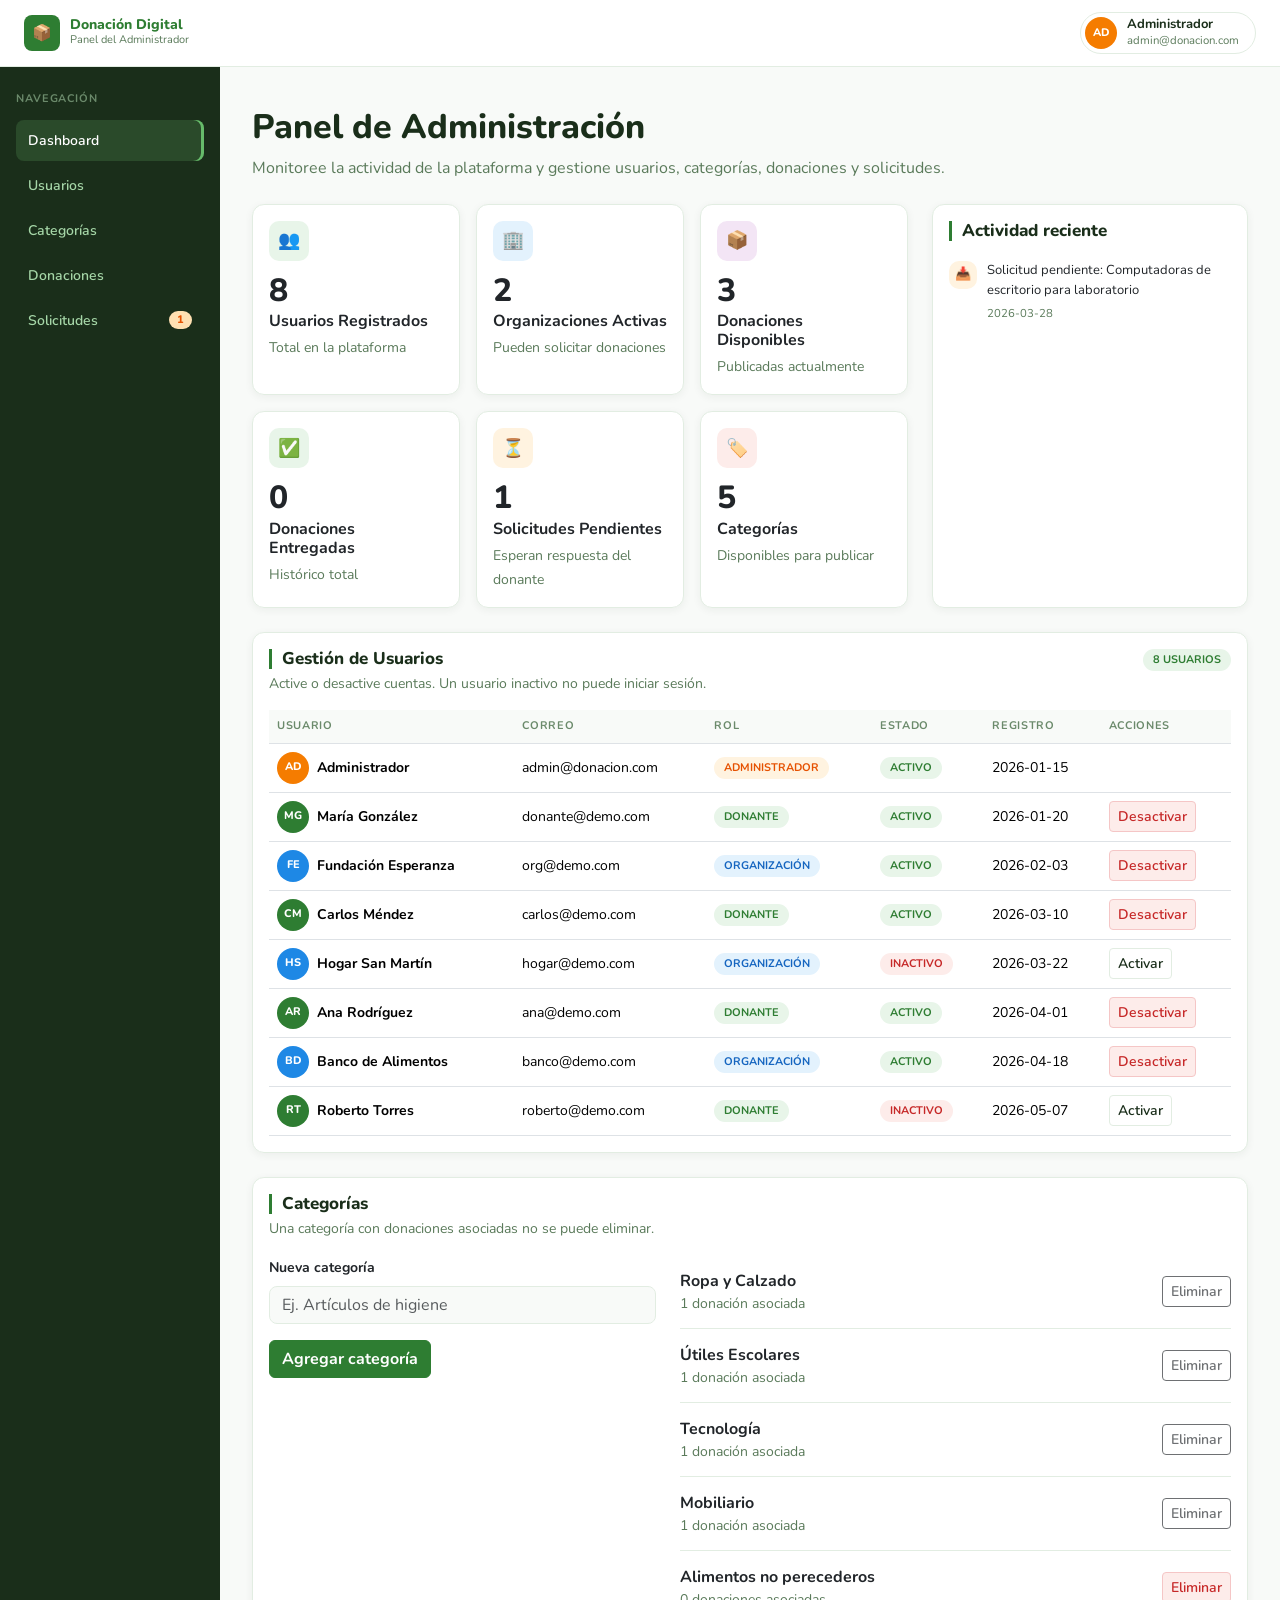
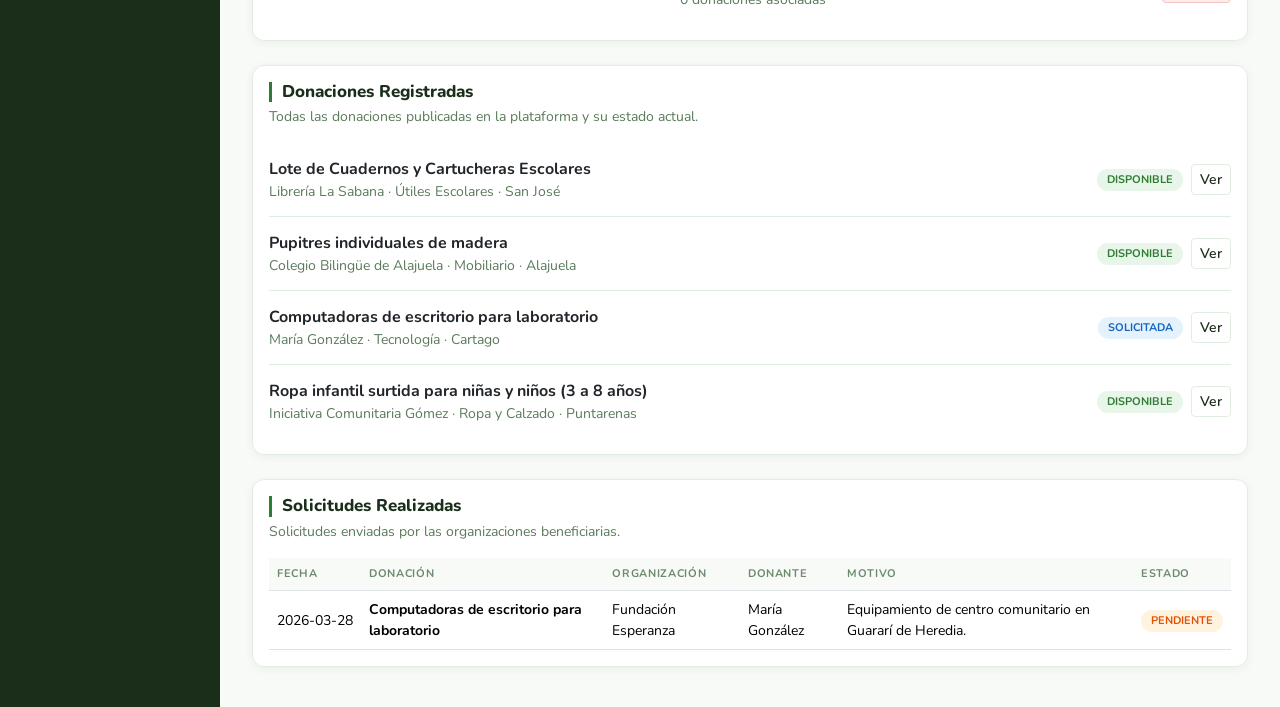
==== commit 40444156: "Mostrar la organización en las solicitudes y no permitir iniciar sesión a usuarios inactivos" ====
--- a/pages/admin.html
+++ b/pages/admin.html
@@ -201,6 +201,7 @@
                                 <tr>
                                     <th>Fecha</th>
                                     <th>Donación</th>
+                                    <th>Organización</th>
                                     <th>Donante</th>
                                     <th>Motivo</th>
                                     <th>Estado</th>
